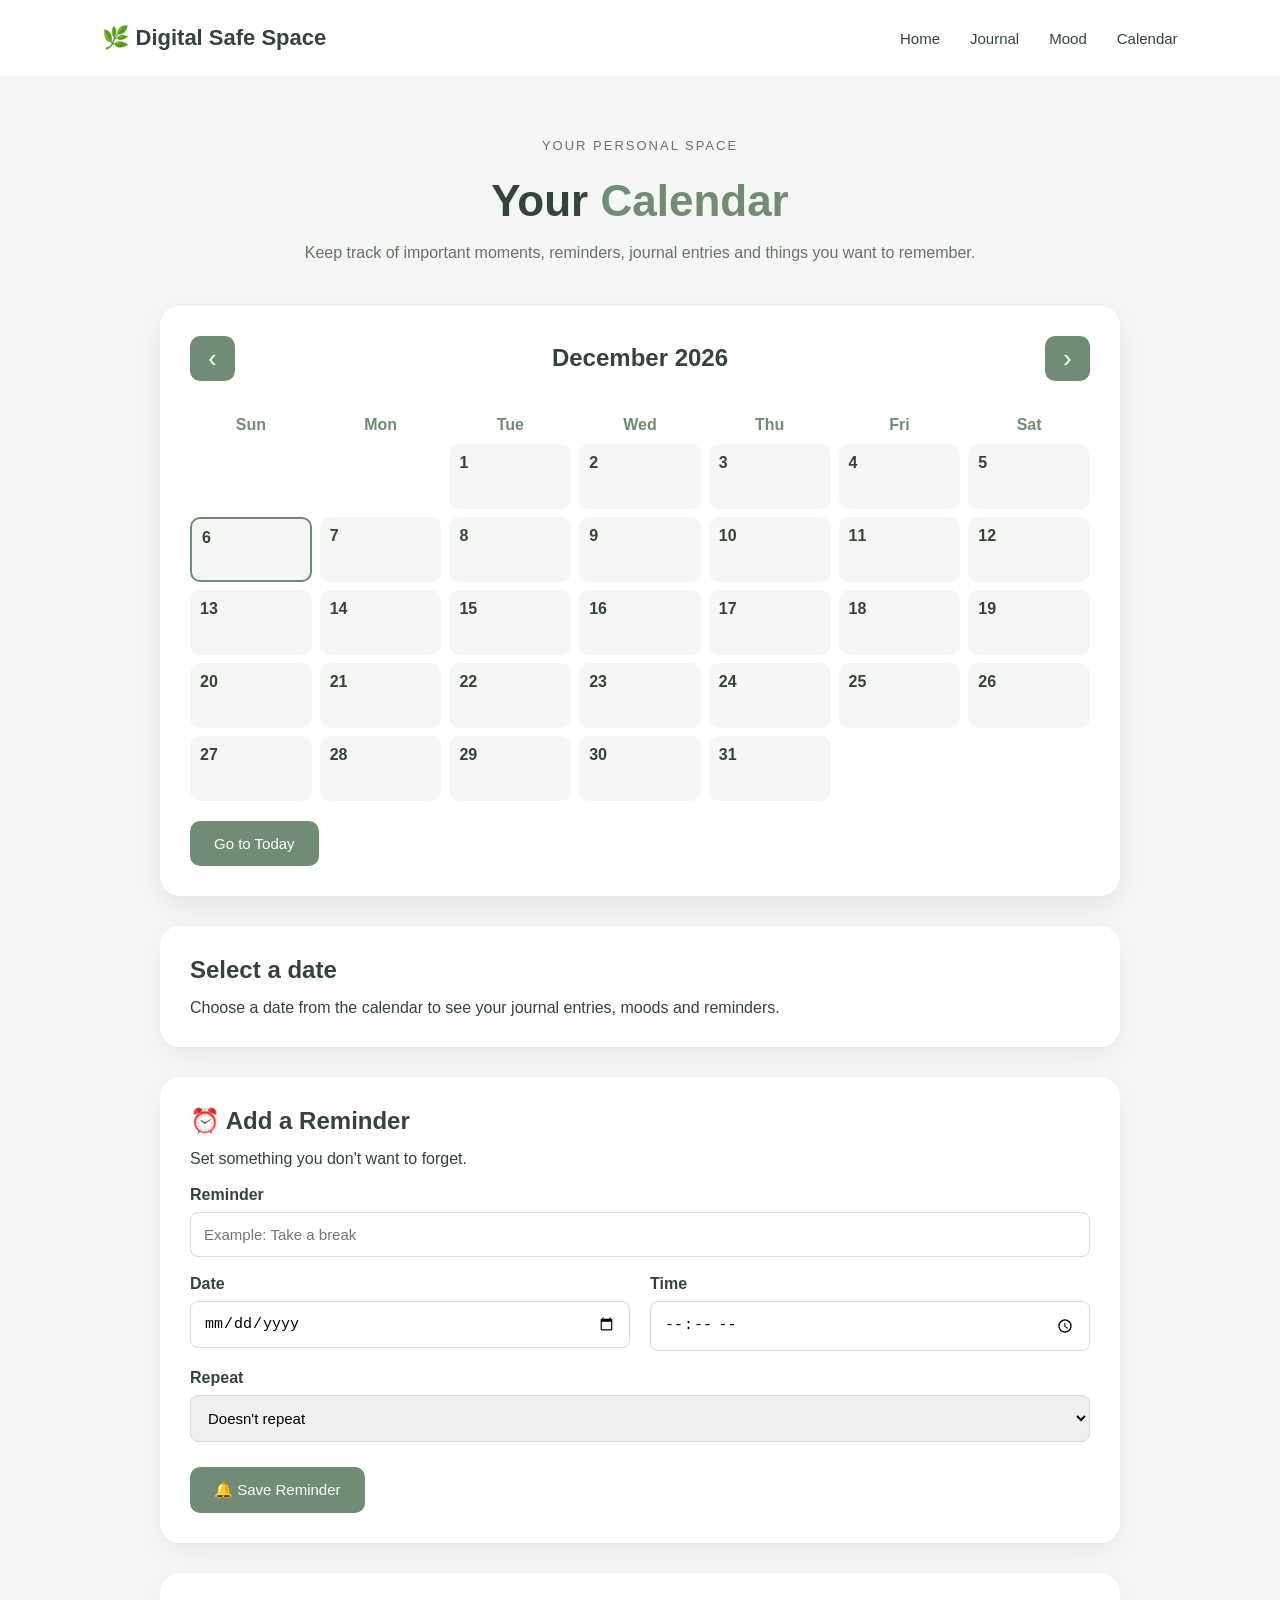
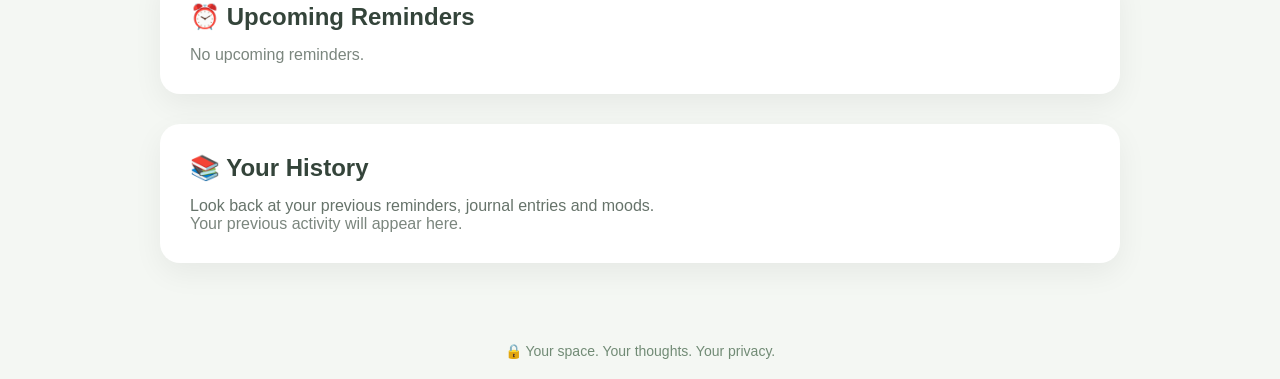
==== calendar.html @ a0253bb5 "Added interactive calendar and reminders" ====
<!DOCTYPE html>
<html lang="en">

<head>
    <meta charset="UTF-8">
    <meta name="viewport" content="width=device-width, initial-scale=1.0">

    <title>Calendar | Digital Safe Space</title>

    <link rel="stylesheet" href="style.css">
</head>

<body>

<header>

    <div class="logo">
        🌿 Digital Safe Space
    </div>

    <nav>
        <a href="index.html">Home</a>
        <a href="journal.html">Journal</a>
        <a href="mood.html">Mood</a>
        <a href="calendar.html">Calendar</a>
    </nav>

</header>


<main class="calendar-page">

    <!-- PAGE HEADER -->

    <section class="calendar-header">

        <p class="welcome">
            YOUR PERSONAL SPACE
        </p>

        <h1>
            Your <span>Calendar</span>
        </h1>

        <p>
            Keep track of important moments, reminders,
            journal entries and things you want to remember.
        </p>

    </section>


    <!-- CALENDAR -->

    <section class="calendar-card">

        <div class="calendar-top">

            <button onclick="changeMonth(-1)">
                ‹
            </button>

            <h2 id="monthYear"></h2>

            <button onclick="changeMonth(1)">
                ›
            </button>

        </div>


        <div class="weekdays">

            <div>Sun</div>
            <div>Mon</div>
            <div>Tue</div>
            <div>Wed</div>
            <div>Thu</div>
            <div>Fri</div>
            <div>Sat</div>

        </div>


        <div id="calendarDays" class="calendar-days"></div>


        <button class="today-button" onclick="goToToday()">
            Go to Today
        </button>

    </section>


    <!-- SELECTED DATE -->

    <section class="selected-date-card">

        <h2 id="selectedDateTitle">
            Select a date
        </h2>

        <div id="selectedDateContent">

            <p>
                Choose a date from the calendar to see
                your journal entries, moods and reminders.
            </p>

        </div>

    </section>


    <!-- ADD REMINDER -->

    <section class="reminder-card">

        <h2>
            ⏰ Add a Reminder
        </h2>

        <p>
            Set something you don't want to forget.
        </p>


        <label for="reminderTitle">
            Reminder
        </label>

        <input
            type="text"
            id="reminderTitle"
            placeholder="Example: Take a break"
        >


        <div class="reminder-row">

            <div>

                <label for="reminderDate">
                    Date
                </label>

                <input
                    type="date"
                    id="reminderDate"
                >

            </div>


            <div>

                <label for="reminderTime">
                    Time
                </label>

                <input
                    type="time"
                    id="reminderTime"
                >

            </div>

        </div>


        <label for="reminderRepeat">
            Repeat
        </label>

        <select id="reminderRepeat">

            <option value="none">
                Doesn't repeat
            </option>

            <option value="daily">
                Daily
            </option>

            <option value="weekly">
                Weekly
            </option>

            <option value="monthly">
                Monthly
            </option>

        </select>


        <button
            class="save-reminder-button"
            onclick="saveReminder()"
        >
            🔔 Save Reminder
        </button>

    </section>


    <!-- UPCOMING REMINDERS -->

    <section class="history-section">

        <h2>
            ⏰ Upcoming Reminders
        </h2>

        <div id="upcomingReminders">

            <p class="empty-message">
                No upcoming reminders.
            </p>

        </div>

    </section>


    <!-- HISTORY -->

    <section class="history-section">

        <h2>
            📚 Your History
        </h2>

        <p class="history-description">
            Look back at your previous reminders,
            journal entries and moods.
        </p>

        <div id="history">

            <p class="empty-message">
                Your previous activity will appear here.
            </p>

        </div>

    </section>

</main>


<footer>

    <p>
        🔒 Your space. Your thoughts. Your privacy.
    </p>

</footer>


<script src="script.js"></script>

</body>
</html>
---- style.css ----
* {
    margin: 0;
    padding: 0;
    box-sizing: border-box;
}

body {
    font-family: Arial, sans-serif;
    background: #f4f7f3;
    color: #34443a;
    min-height: 100vh;
}

header {
    display: flex;
    justify-content: space-between;
    align-items: center;
    padding: 25px 8%;
    background: white;
}

.logo {
    font-size: 22px;
    font-weight: bold;
}

nav {
    display: flex;
    gap: 30px;
}

nav a {
    text-decoration: none;
    color: #34443a;
    font-size: 15px;
}

nav a:hover {
    color: #718b75;
}

.hero {
    min-height: calc(100vh - 150px);
    display: flex;
    justify-content: space-between;
    align-items: center;
    padding: 60px 10%;
    gap: 60px;
}

.hero-content {
    max-width: 600px;
}

.welcome {
    font-size: 13px;
    letter-spacing: 2px;
    color: #718b75;
    margin-bottom: 20px;
}

h1 {
    font-size: 58px;
    line-height: 1.1;
    margin-bottom: 25px;
}

h1 span {
    color: #718b75;
}

.description {
    font-size: 18px;
    line-height: 1.7;
    color: #66736a;
    margin-bottom: 35px;
}

.buttons {
    display: flex;
    gap: 15px;
}

button {
    padding: 14px 24px;
    border: none;
    border-radius: 10px;
    background: #718b75;
    color: white;
    font-size: 15px;
    cursor: pointer;
}

button:hover {
    background: #5f7763;
}

button.secondary {
    background: white;
    color: #718b75;
    border: 1px solid #718b75;
}

.quote-box {
    max-width: 350px;
    background: white;
    padding: 40px;
    border-radius: 20px;
    box-shadow: 0 10px 30px rgba(0, 0, 0, 0.08);
}

.quote-icon {
    font-size: 60px;
    color: #9caf9d;
}

.quote-box p {
    font-size: 18px;
    line-height: 1.7;
    margin-bottom: 20px;
}

.quote-box span {
    color: #718b75;
    font-size: 14px;
}

footer {
    text-align: center;
    padding: 20px;
    color: #718b75;
    font-size: 14px;
}

@media (max-width: 800px) {

    header {
        flex-direction: column;
        gap: 20px;
    }

    .hero {
        flex-direction: column;
        text-align: center;
    }

    .buttons {
        justify-content: center;
    }

    h1 {
        font-size: 42px;
    }
}
/* JOURNAL PAGE */

.journal-page {
    max-width: 900px;
    margin: auto;
    padding: 60px 20px;
}

.journal-header {
    text-align: center;
    margin-bottom: 40px;
}

.journal-header h1 {
    font-size: 42px;
    margin-bottom: 15px;
}

.journal-header h1 span {
    color: #718b75;
}

.journal-header p {
    color: #66736a;
    line-height: 1.6;
}

.journal-card {
    background: white;
    padding: 35px;
    border-radius: 20px;
    box-shadow: 0 10px 30px rgba(0, 0, 0, 0.08);
}

.journal-card label {
    display: block;
    margin-bottom: 10px;
    margin-top: 20px;
    font-weight: bold;
}

#journalDate {
    padding: 12px;
    border: 1px solid #d5ddd6;
    border-radius: 8px;
}

.mood-options {
    display: flex;
    gap: 12px;
    margin: 15px 0;
}

.mood-options button {
    background: #f4f7f3;
    color: #34443a;
    font-size: 25px;
    padding: 12px 16px;
    border: 1px solid #d5ddd6;
}

.mood-options button:hover {
    background: #e3ebe4;
}

#selectedMood {
    color: #718b75;
    font-size: 14px;
}

#journalText {
    width: 100%;
    min-height: 220px;
    padding: 15px;
    border: 1px solid #d5ddd6;
    border-radius: 10px;
    resize: vertical;
    font-family: Arial, sans-serif;
    font-size: 16px;
}

.save-button {
    margin-top: 20px;
}

.entries-section {
    margin-top: 50px;
}

.entries-section h2 {
    margin-bottom: 20px;
}

.entry {
    background: white;
    padding: 20px;
    margin-bottom: 15px;
    border-radius: 12px;
    border-left: 4px solid #718b75;
}

.entry-date {
    font-size: 13px;
    color: #718b75;
}

.entry-mood {
    margin: 8px 0;
    font-weight: bold;
}

.entry-text {
    color: #4f5c53;
    line-height: 1.6;
}

.empty-message {
    color: #7b867e;
}
/* MOOD TRACKER */

.mood-page {
    max-width: 950px;
    margin: auto;
    padding: 60px 20px;
}

.mood-header {
    text-align: center;
    margin-bottom: 40px;
}

.mood-header h1 {
    font-size: 42px;
    margin-bottom: 15px;
}

.mood-header h1 span {
    color: #718b75;
}

.mood-header p {
    color: #66736a;
    line-height: 1.6;
}

.mood-card {
    background: white;
    padding: 35px;
    border-radius: 20px;
    box-shadow: 0 10px 30px rgba(0, 0, 0, 0.08);
}

.mood-card > label {
    display: block;
    margin-bottom: 10px;
    margin-top: 20px;
    font-weight: bold;
}

#moodDate {
    padding: 12px;
    border: 1px solid #d5ddd6;
    border-radius: 8px;
}

.mood-card h2 {
    margin-top: 30px;
    margin-bottom: 20px;
}

.mood-grid {
    display: grid;
    grid-template-columns: repeat(4, 1fr);
    gap: 12px;
}

.mood-option {
    background: #f4f7f3;
    color: #34443a;
    border: 1px solid #d5ddd6;
    border-radius: 12px;
    padding: 16px 10px;
    cursor: pointer;
    font-size: 28px;
    transition: 0.2s;
}

.mood-option span {
    display: block;
    font-size: 14px;
    margin-top: 6px;
}

.mood-option:hover {
    background: #e3ebe4;
    transform: translateY(-2px);
}

.mood-option.selected {
    background: #dce8de;
    border: 2px solid #718b75;
}

#moodNote {
    width: 100%;
    min-height: 130px;
    padding: 15px;
    border: 1px solid #d5ddd6;
    border-radius: 10px;
    resize: vertical;
    font-family: Arial, sans-serif;
    font-size: 15px;
}

.save-mood-button {
    margin-top: 20px;
}

.mood-history {
    margin-top: 50px;
}

.mood-history h2 {
    margin-bottom: 20px;
}

.mood-entry {
    background: white;
    padding: 20px;
    margin-bottom: 15px;
    border-radius: 12px;
    border-left: 4px solid #718b75;
}

.mood-entry-date {
    color: #718b75;
    font-size: 13px;
    margin-bottom: 8px;
}

.mood-entry-moods {
    font-size: 17px;
    margin-bottom: 8px;
}

.mood-entry-note {
    color: #66736a;
    line-height: 1.5;
}

@media (max-width: 700px) {

    .mood-grid {
        grid-template-columns: repeat(2, 1fr);
    }
}
/* CALENDAR */

.calendar-page {
    max-width: 1000px;
    margin: auto;
    padding: 60px 20px;
}

.calendar-header {
    text-align: center;
    margin-bottom: 40px;
}

.calendar-header h1 {
    font-size: 44px;
    margin-bottom: 15px;
}

.calendar-header h1 span {
    color: #718b75;
}

.calendar-header p {
    color: #66736a;
    line-height: 1.6;
}


/* CALENDAR CARD */

.calendar-card {
    background: white;
    padding: 30px;
    border-radius: 20px;
    box-shadow: 0 10px 30px rgba(0,0,0,0.08);
}

.calendar-top {
    display: flex;
    justify-content: space-between;
    align-items: center;
    margin-bottom: 25px;
}

.calendar-top h2 {
    font-size: 24px;
}

.calendar-top button {
    width: 45px;
    height: 45px;
    padding: 0;
    font-size: 25px;
}


/* WEEKDAYS */

.weekdays,
.calendar-days {
    display: grid;
    grid-template-columns: repeat(7, 1fr);
    gap: 8px;
}

.weekdays div {
    text-align: center;
    font-weight: bold;
    color: #718b75;
    padding: 10px;
}


/* CALENDAR DAYS */

.calendar-day {
    min-height: 65px;
    background: #f4f7f3;
    border-radius: 10px;
    padding: 10px;
    cursor: pointer;
    position: relative;
    transition: 0.2s;
}

.calendar-day:hover {
    background: #e3ebe4;
    transform: translateY(-2px);
}

.calendar-day.today {
    border: 2px solid #718b75;
}

.calendar-day.selected {
    background: #dce8de;
}

.calendar-day.empty {
    background: transparent;
    cursor: default;
}

.day-number {
    font-weight: bold;
}

.day-indicators {
    position: absolute;
    bottom: 7px;
    left: 8px;
    font-size: 12px;
}


/* TODAY BUTTON */

.today-button {
    margin-top: 20px;
}


/* SELECTED DATE */

.selected-date-card,
.reminder-card,
.history-section {
    background: white;
    margin-top: 30px;
    padding: 30px;
    border-radius: 20px;
    box-shadow: 0 10px 30px rgba(0,0,0,0.06);
}

.selected-date-card h2,
.reminder-card h2,
.history-section h2 {
    margin-bottom: 15px;
}


/* REMINDER */

.reminder-card input,
.reminder-card select {
    width: 100%;
    padding: 13px;
    border: 1px solid #d5ddd6;
    border-radius: 8px;
    font-size: 15px;
}

.reminder-card label {
    display: block;
    font-weight: bold;
    margin-top: 18px;
    margin-bottom: 8px;
}

.reminder-row {
    display: grid;
    grid-template-columns: 1fr 1fr;
    gap: 20px;
}

.save-reminder-button {
    margin-top: 25px;
}


/* REMINDER / HISTORY ITEMS */

.reminder-item,
.history-item {
    background: #f4f7f3;
    padding: 18px;
    border-radius: 12px;
    margin-top: 12px;
    border-left: 4px solid #718b75;
}

.reminder-item h3,
.history-item h3 {
    margin-bottom: 7px;
}

.reminder-date,
.history-date {
    font-size: 13px;
    color: #718b75;
    margin-bottom: 8px;
}

.history-description {
    color: #66736a;
}


/* RESPONSIVE */

@media (max-width: 700px) {

    .weekdays,
    .calendar-days {
        gap: 4px;
    }

    .calendar-day {
        min-height: 50px;
        padding: 6px;
        font-size: 13px;
    }

    .day-indicators {
        font-size: 9px;
    }

    .reminder-row {
        grid-template-columns: 1fr;
    }

}
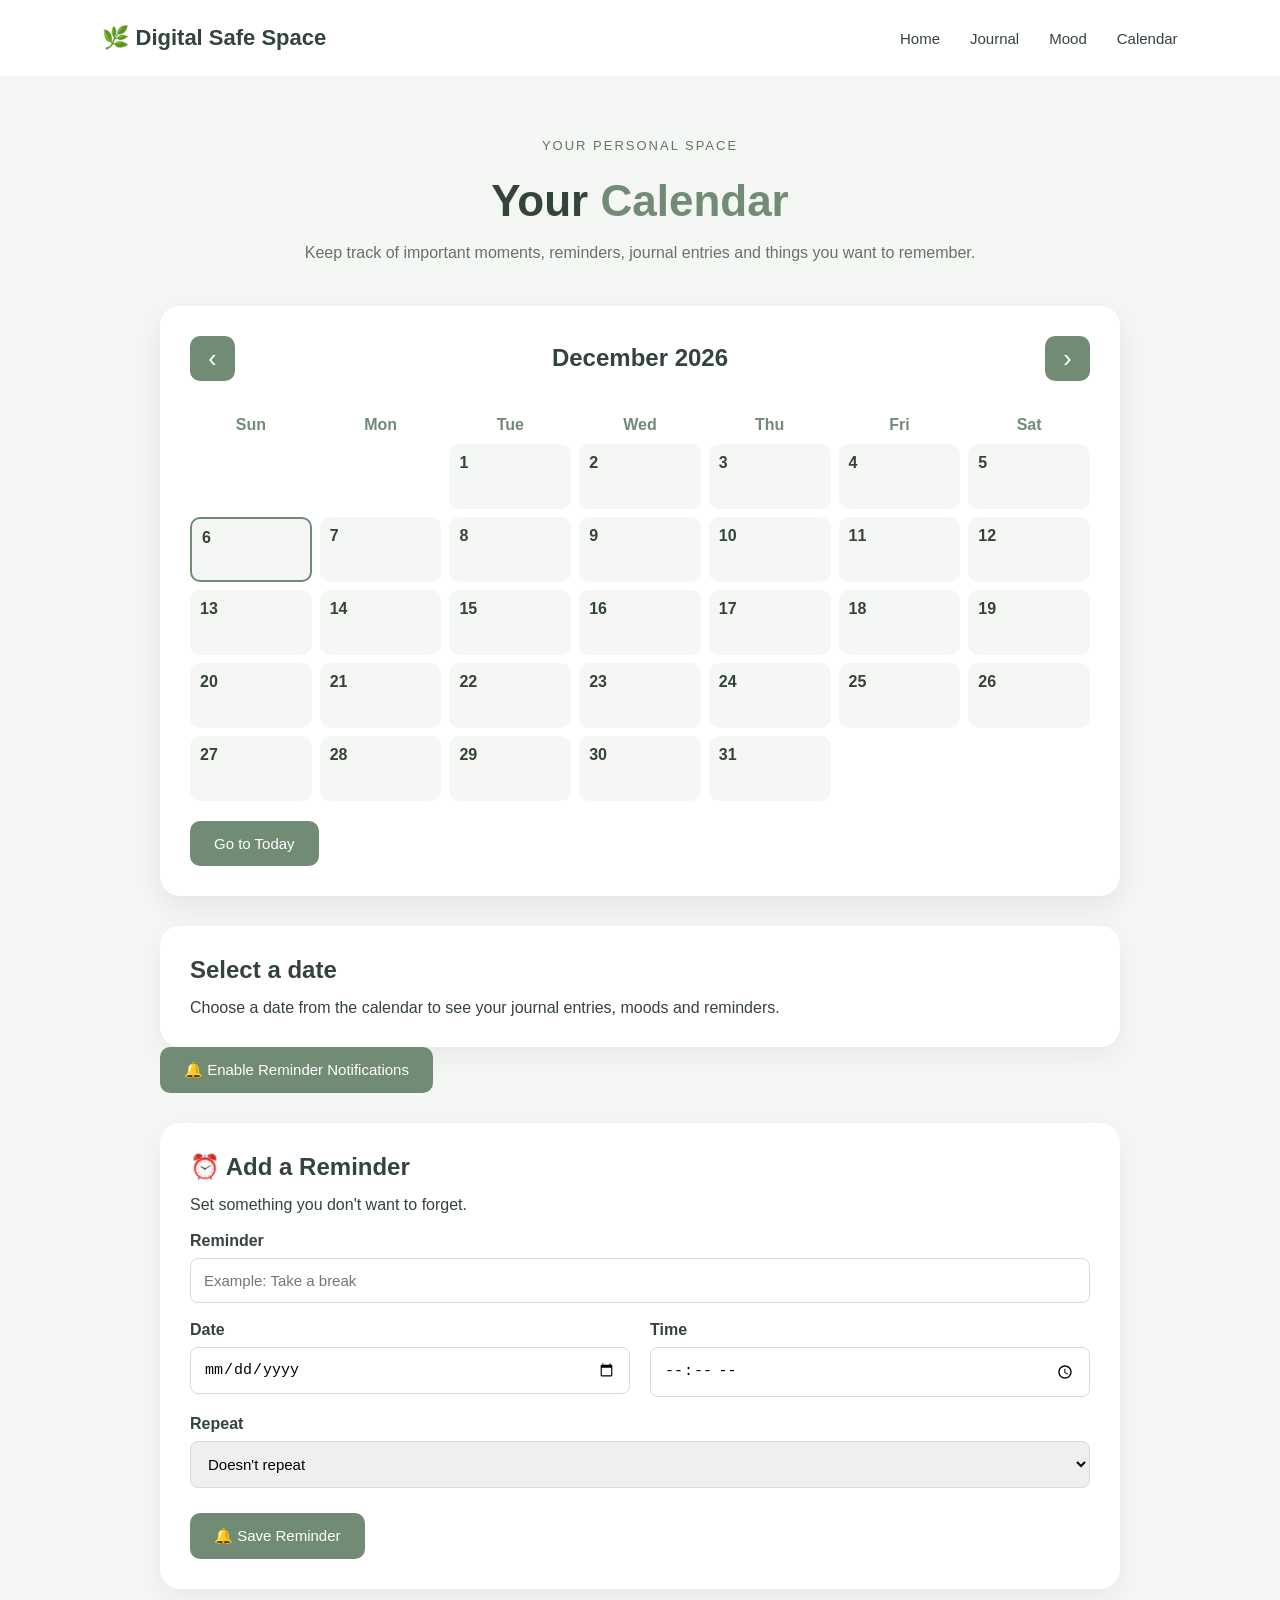
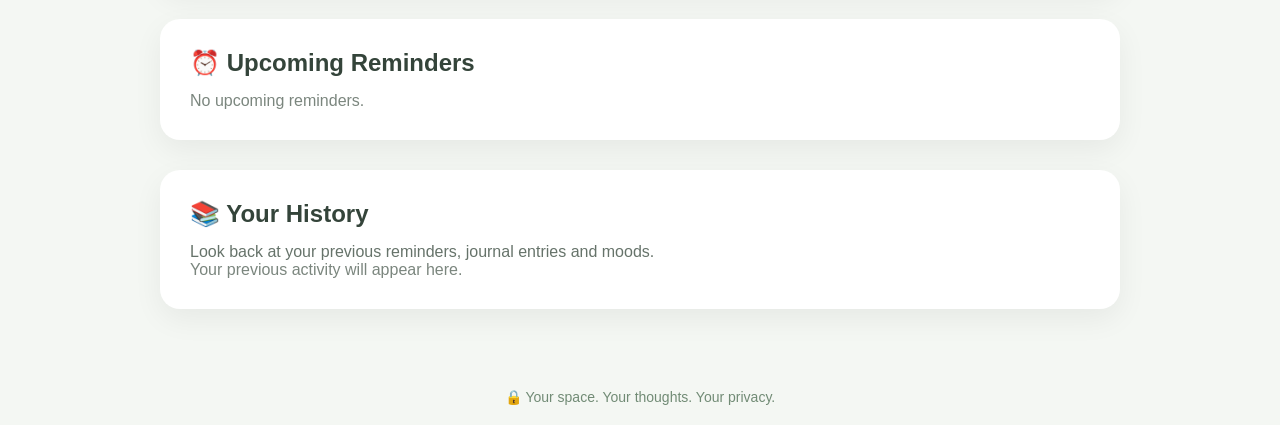
==== commit 3249daa6: "Added reminder notifications" ====
--- a/calendar.html
+++ b/calendar.html
@@ -113,7 +113,9 @@
 
 
     <!-- ADD REMINDER -->
-
+    <button class="notification-button" onclick="enableNotifications()">
+    🔔 Enable Reminder Notifications
+</button>
     <section class="reminder-card">
 
         <h2>
